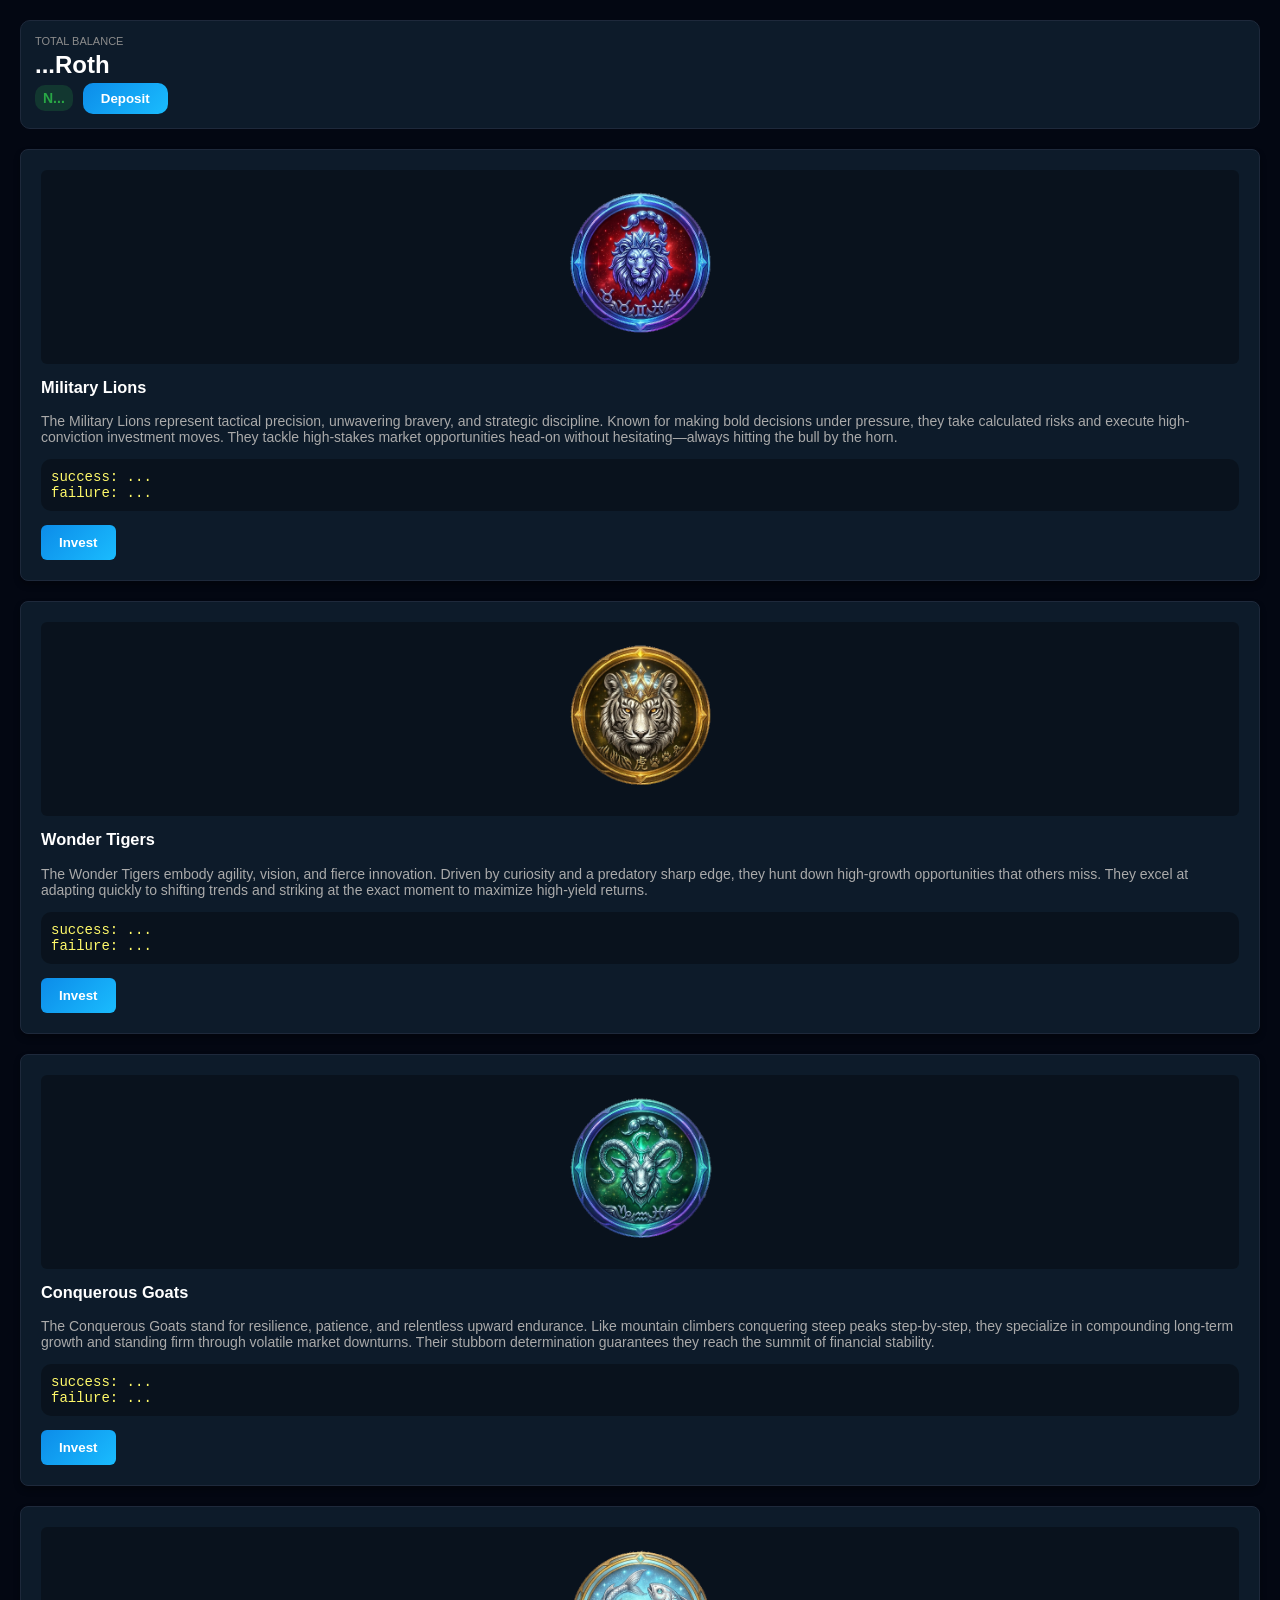
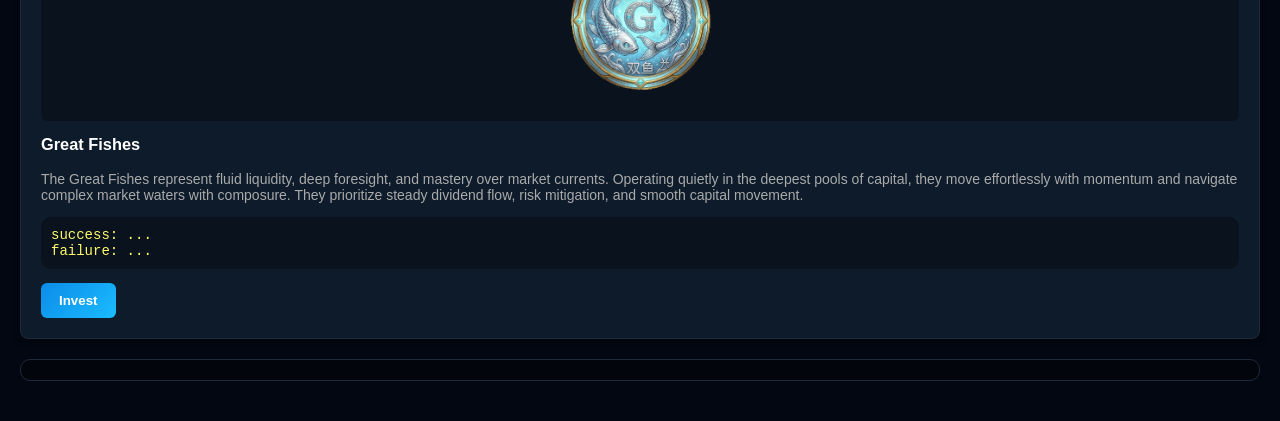
==== app/invest/index.html @ 84e4b597 "Add files via upload" ====
<!DOCTYPE html>
<html lang="en">
<head>
  <meta charset="UTF-8">
  <meta name="viewport" content="width=device-width, initial-scale=1.0">
  <title>invest</title>
  <link rel="stylesheet" href="style.css">
  <script src="https://js.paystack.co/v2/inline.js"></script>
</head>
<body>
<div id="idilp"><div class="card" id="ibhbz"><div id="izqca">Total Balance</div><div id="roth">...Roth</div><span id="naira">N...</span><button type="button" id="deposit">Deposit</button></div><div id="i0ot-2" class="card"><div id="im0uu-2"><img id="ifqom-3" src="images/image_1.png"><p></p></div><div id="i4dyx"><p></p></div><div id="ij96z"><p></p><h3 id="iz1h-3" class="title">Military Lions</h3><p id="iofk-3" class="text">The Military Lions represent tactical precision,<span> unwavering bravery,</span> and strategic discipline. Known for making bold decisions under pressure, they take calculated risks and execute high-conviction investment moves. They tackle high-stakes market opportunities head-on without hesitating—always hitting the bull by the horn.</p><p id="ml-log" class="log">success: ...<br>failure: ...&nbsp;</p></div><button type="button" id="ml-inv">Invest</button></div><div id="i0ot-2-2" class="card"><div id="im0uu-2-2"><img id="ifqom-3-2" src="images/image_2.png"><p></p></div><div id="i4dyx-3"><p></p></div><h3 id="iz1h-3-2" class="title">Wonder Tigers</h3><div id="ij96z-3"><p></p><p id="iofk-3-2" class="text">The Wonder Tigers embody agility, vision, and fierce innovation. Driven by curiosity and a predatory sharp edge, they hunt down high-growth opportunities that others miss. They excel at adapting quickly to shifting trends and striking at the exact moment to maximize high-yield returns.</p><p id="wt-log" class="log">success: ...<br>failure: ...&nbsp;</p></div><button type="button" id="wt-inv">Invest</button></div><div id="i0ot-2-2-2" class="card"><div id="im0uu-2-2-2"><img id="ifqom-3-2-2" src="images/image_3.png"><p></p></div><div id="i4dyx-3-2"><p></p></div><h3 id="iz1h-3-2-2" class="title">Conquerous Goats</h3><div id="ij96z-3-2"><p></p><p id="iofk-3-2-2" class="text">The Conquerous Goats stand for resilience, patience, and relentless upward endurance. Like mountain climbers conquering steep peaks step-by-step, they specialize in compounding long-term growth and standing firm through volatile market downturns. Their stubborn determination guarantees they reach the summit of financial stability.</p><p id="cg-log" class="log">success: ...<br>failure: ...&nbsp;</p></div><button type="button" id="cg-inv">Invest</button></div><div id="i0ot-2-2-2-2" class="card"><div id="im0uu-2-2-2-2"><img id="ifqom-3-2-2-2" src="images/image_4.png"><p></p></div><div id="i4dyx-3-2-2"><p></p></div><h3 id="iz1h-3-2-2-2" class="title">Great Fishes</h3><div id="ij96z-3-2-2"><p></p><p class="text">The Great Fishes represent fluid liquidity, deep foresight, and mastery over market currents. Operating quietly in the deepest pools of capital, they move effortlessly with momentum and navigate complex market waters with composure. They prioritize steady dividend flow, risk mitigation, and smooth capital movement.</p><p id="gf-log" class="log">success: ...<br>failure: ...&nbsp;</p></div><button type="button" id="gf-inv">Invest</button></div>
<div class="card log" id="my-inv" style="max-height: 250px; overflow: auto;"></div>
</div>
<script type="importmap">
  {
      "imports": {
          "jquery": "../../scripts/jquery-4.module.js"
      }
  }
</script>
<script type="module" src="script.js"></script>
</body>
</html>
---- app/invest/style.css ----
* { box-sizing: border-box; } body {margin: 0;}*{box-sizing:border-box;}body{margin-top:0px;margin-right:0px;margin-bottom:0px;margin-left:0px;}body {background-color:rgb(3, 7, 18);}#iz1h-3{margin-top:0px;color:rgb(255, 255, 255);}#iofk-3{color:rgb(170, 170, 170);font-size:14px;}#i0ot-2{padding-top:20px;padding-right:20px;padding-bottom:20px;padding-left:20px;border-top-left-radius:8px;border-top-right-radius:8px;border-bottom-right-radius:8px;border-bottom-left-radius:8px;box-shadow:rgba(0, 0, 0, 0.3) 0px 4px 6px;}.card{background-color:rgb(13, 27, 42);margin-top:0px;margin-right:0px;margin-bottom:20px;margin-left:0px;border:1px solid #1e293b;}#idilp{padding-top:20px;padding-right:20px;padding-bottom:20px;padding-left:20px;min-height:60px;border-top-left-radius:6px;border-top-right-radius:6px;border-bottom-right-radius:6px;border-bottom-left-radius:6px;font-size:14px;font-family:Arial, Helvetica, sans-serif;}.text{color:rgb(170, 170, 170);}.title{color:rgb(255, 255, 255);}#im0uu-2{padding-top:20px;padding-right:20px;padding-bottom:10px;padding-left:20px;min-height:60px;border-top-left-radius:6px;border-top-right-radius:6px;border-bottom-right-radius:6px;border-bottom-left-radius:6px;text-align:center;background-color:rgba(0, 0, 0, 0.32);background-repeat-x:repeat;background-repeat-y:repeat;background-position-x:0%;background-position-y:0%;}#ifqom-3{color:black;width:147px;height:147px;text-align:center;}#ml-inv{background-image:linear-gradient(135deg, rgb(12, 140, 233) 0%, rgb(26, 188, 254) 100%);background-position-x:initial;background-position-y:initial;background-size:initial;background-repeat-x:initial;background-repeat-y:initial;background-attachment:initial;background-origin:initial;background-clip:initial;background-color:initial;color:rgb(255, 255, 255);border-top-width:initial;border-right-width:initial;border-bottom-width:initial;border-left-width:initial;border-top-style:none;border-right-style:none;border-bottom-style:none;border-left-style:none;border-top-color:initial;border-right-color:initial;border-bottom-color:initial;border-left-color:initial;border-image-source:initial;border-image-slice:initial;border-image-width:initial;border-image-outset:initial;border-image-repeat:initial;padding-top:10px;padding-right:18px;padding-bottom:10px;padding-left:18px;border-top-left-radius:6px;border-top-right-radius:6px;border-bottom-right-radius:6px;border-bottom-left-radius:6px;font-weight:600;cursor:pointer;}.log{color:rgb(255, 249, 105);padding-top:10px;padding-right:10px;padding-bottom:10px;padding-left:10px;font-family:"Courier New", Courier, monospace;background-color:rgba(0, 0, 0, 0.32);border-top-left-radius:10px;border-top-right-radius:10px;border-bottom-right-radius:10px;border-bottom-left-radius:10px;}#ifqom-3-2{color:black;width:147px;height:147px;text-align:center;}#im0uu-2-2{padding-top:20px;padding-right:20px;padding-bottom:10px;padding-left:20px;min-height:60px;border-top-left-radius:6px;border-top-right-radius:6px;border-bottom-right-radius:6px;border-bottom-left-radius:6px;text-align:center;background-color:rgba(0, 0, 0, 0.32);background-repeat-x:repeat;background-repeat-y:repeat;background-position-x:0%;background-position-y:0%;}#iz1h-3-2{margin-top:0px;color:rgb(255, 255, 255);}#iofk-3-2{color:rgb(170, 170, 170);font-size:14px;}#wt-inv{background-image:linear-gradient(135deg, rgb(12, 140, 233) 0%, rgb(26, 188, 254) 100%);background-position-x:initial;background-position-y:initial;background-size:initial;background-repeat-x:initial;background-repeat-y:initial;background-attachment:initial;background-origin:initial;background-clip:initial;background-color:initial;color:rgb(255, 255, 255);border-top-width:initial;border-right-width:initial;border-bottom-width:initial;border-left-width:initial;border-top-style:none;border-right-style:none;border-bottom-style:none;border-left-style:none;border-top-color:initial;border-right-color:initial;border-bottom-color:initial;border-left-color:initial;border-image-source:initial;border-image-slice:initial;border-image-width:initial;border-image-outset:initial;border-image-repeat:initial;padding-top:10px;padding-right:18px;padding-bottom:10px;padding-left:18px;border-top-left-radius:6px;border-top-right-radius:6px;border-bottom-right-radius:6px;border-bottom-left-radius:6px;font-weight:600;cursor:pointer;}#i0ot-2-2{padding-top:20px;padding-right:20px;padding-bottom:20px;padding-left:20px;border-top-left-radius:8px;border-top-right-radius:8px;border-bottom-right-radius:8px;border-bottom-left-radius:8px;box-shadow:rgba(0, 0, 0, 0.3) 0px 4px 6px;}#ifqom-3-2-2{color:black;width:147px;height:147px;text-align:center;}#im0uu-2-2-2{padding-top:20px;padding-right:20px;padding-bottom:10px;padding-left:20px;min-height:60px;border-top-left-radius:6px;border-top-right-radius:6px;border-bottom-right-radius:6px;border-bottom-left-radius:6px;text-align:center;background-color:rgba(0, 0, 0, 0.32);background-repeat-x:repeat;background-repeat-y:repeat;background-position-x:0%;background-position-y:0%;}#iz1h-3-2-2{margin-top:0px;color:rgb(255, 255, 255);}#iofk-3-2-2{color:rgb(170, 170, 170);font-size:14px;}#cg-inv{background-image:linear-gradient(135deg, rgb(12, 140, 233) 0%, rgb(26, 188, 254) 100%);background-position-x:initial;background-position-y:initial;background-size:initial;background-repeat-x:initial;background-repeat-y:initial;background-attachment:initial;background-origin:initial;background-clip:initial;background-color:initial;color:rgb(255, 255, 255);border-top-width:initial;border-right-width:initial;border-bottom-width:initial;border-left-width:initial;border-top-style:none;border-right-style:none;border-bottom-style:none;border-left-style:none;border-top-color:initial;border-right-color:initial;border-bottom-color:initial;border-left-color:initial;border-image-source:initial;border-image-slice:initial;border-image-width:initial;border-image-outset:initial;border-image-repeat:initial;padding-top:10px;padding-right:18px;padding-bottom:10px;padding-left:18px;border-top-left-radius:6px;border-top-right-radius:6px;border-bottom-right-radius:6px;border-bottom-left-radius:6px;font-weight:600;cursor:pointer;}#i0ot-2-2-2{padding-top:20px;padding-right:20px;padding-bottom:20px;padding-left:20px;border-top-left-radius:8px;border-top-right-radius:8px;border-bottom-right-radius:8px;border-bottom-left-radius:8px;box-shadow:rgba(0, 0, 0, 0.3) 0px 4px 6px;}#ifqom-3-2-2-2{color:black;width:147px;height:147px;text-align:center;}#im0uu-2-2-2-2{padding-top:20px;padding-right:20px;padding-bottom:10px;padding-left:20px;min-height:60px;border-top-left-radius:6px;border-top-right-radius:6px;border-bottom-right-radius:6px;border-bottom-left-radius:6px;text-align:center;background-color:rgba(0, 0, 0, 0.32);background-repeat-x:repeat;background-repeat-y:repeat;background-position-x:0%;background-position-y:0%;}#iz1h-3-2-2-2{margin-top:0px;color:rgb(255, 255, 255);}#gf-log{font-size:14px;}#gf-inv{background-image:linear-gradient(135deg, rgb(12, 140, 233) 0%, rgb(26, 188, 254) 100%);background-position-x:initial;background-position-y:initial;background-size:initial;background-repeat-x:initial;background-repeat-y:initial;background-attachment:initial;background-origin:initial;background-clip:initial;background-color:initial;color:rgb(255, 255, 255);border-top-width:initial;border-right-width:initial;border-bottom-width:initial;border-left-width:initial;border-top-style:none;border-right-style:none;border-bottom-style:none;border-left-style:none;border-top-color:initial;border-right-color:initial;border-bottom-color:initial;border-left-color:initial;border-image-source:initial;border-image-slice:initial;border-image-width:initial;border-image-outset:initial;border-image-repeat:initial;padding-top:10px;padding-right:18px;padding-bottom:10px;padding-left:18px;border-top-left-radius:6px;border-top-right-radius:6px;border-bottom-right-radius:6px;border-bottom-left-radius:6px;font-weight:600;cursor:pointer;}#i0ot-2-2-2-2{padding-top:20px;padding-right:20px;padding-bottom:20px;padding-left:20px;border-top-left-radius:8px;border-top-right-radius:8px;border-bottom-right-radius:8px;border-bottom-left-radius:8px;box-shadow:rgba(0, 0, 0, 0.3) 0px 4px 6px;}#izqca{color:#8c8c8c;font-size:11px;text-transform:uppercase;}#roth{font-size:24px;font-weight:700;margin:4px 0;}#naira{background:rgba(40,167,69,0.2);color:#28a745;padding:5px 8px 5px 8px;border-radius:10px;font-size:14px;font-weight:600;}#ibhbz{border-radius:10px;padding:14px;color:#fff;width:100%;box-sizing:border-box;}#deposit{background-image:linear-gradient(135deg, rgb(12, 140, 233) 0%, rgb(26, 188, 254) 100%);background-position-x:initial;background-position-y:initial;background-size:initial;background-repeat-x:initial;background-repeat-y:initial;background-attachment:initial;background-origin:initial;background-clip:initial;background-color:initial;color:rgb(255, 255, 255);border-top-width:initial;border-right-width:initial;border-bottom-width:initial;border-left-width:initial;border-top-style:none;border-right-style:none;border-bottom-style:none;border-left-style:none;border-top-color:initial;border-right-color:initial;border-bottom-color:initial;border-left-color:initial;border-image-source:initial;border-image-slice:initial;border-image-width:initial;border-image-outset:initial;border-image-repeat:initial;font-weight:600;cursor:pointer;border-radius:10px 10px 10px 10px;margin:0 0 0 10px;padding:8px 18px 8px 18px;}
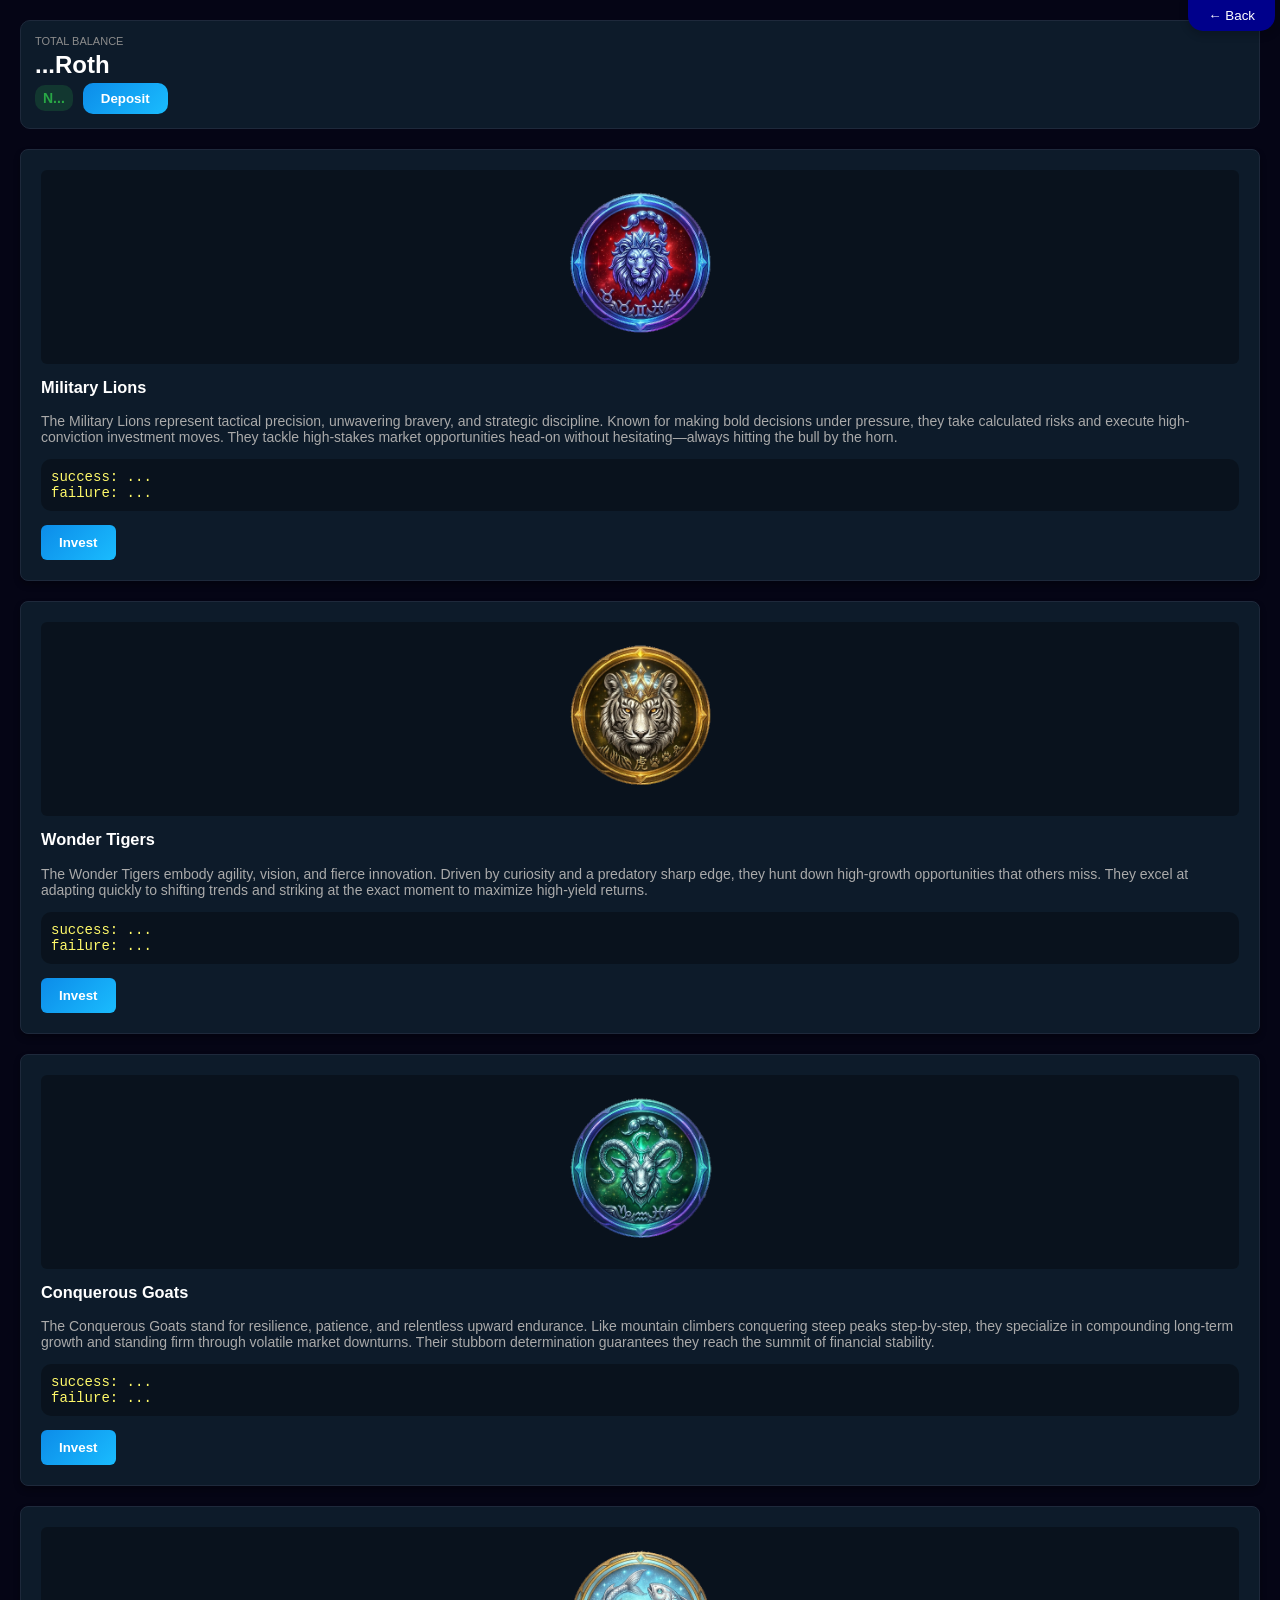
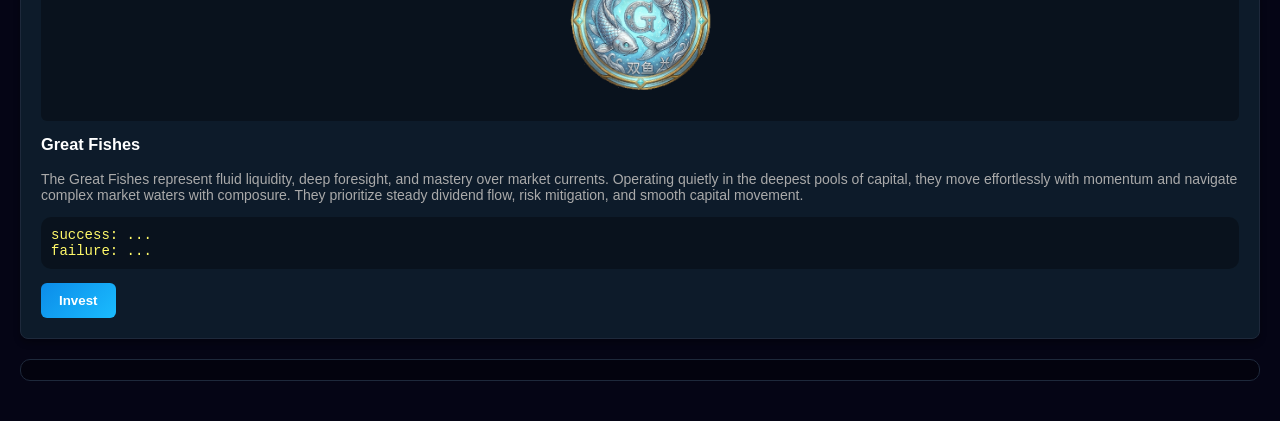
==== commit 6a847f55: "Add files via upload" ====
--- a/app/invest/index.html
+++ b/app/invest/index.html
@@ -5,9 +5,11 @@
   <meta name="viewport" content="width=device-width, initial-scale=1.0">
   <title>invest</title>
   <link rel="stylesheet" href="style.css">
+  <link rel="stylesheet" href="../../css/app.css">
   <script src="https://js.paystack.co/v2/inline.js"></script>
 </head>
 <body>
+  <button id="loc-helper" onclick="history.back()">&LeftArrow; Back</button>
 <div id="idilp"><div class="card" id="ibhbz"><div id="izqca">Total Balance</div><div id="roth">...Roth</div><span id="naira">N...</span><button type="button" id="deposit">Deposit</button></div><div id="i0ot-2" class="card"><div id="im0uu-2"><img id="ifqom-3" src="images/image_1.png"><p></p></div><div id="i4dyx"><p></p></div><div id="ij96z"><p></p><h3 id="iz1h-3" class="title">Military Lions</h3><p id="iofk-3" class="text">The Military Lions represent tactical precision,<span> unwavering bravery,</span> and strategic discipline. Known for making bold decisions under pressure, they take calculated risks and execute high-conviction investment moves. They tackle high-stakes market opportunities head-on without hesitating—always hitting the bull by the horn.</p><p id="ml-log" class="log">success: ...<br>failure: ...&nbsp;</p></div><button type="button" id="ml-inv">Invest</button></div><div id="i0ot-2-2" class="card"><div id="im0uu-2-2"><img id="ifqom-3-2" src="images/image_2.png"><p></p></div><div id="i4dyx-3"><p></p></div><h3 id="iz1h-3-2" class="title">Wonder Tigers</h3><div id="ij96z-3"><p></p><p id="iofk-3-2" class="text">The Wonder Tigers embody agility, vision, and fierce innovation. Driven by curiosity and a predatory sharp edge, they hunt down high-growth opportunities that others miss. They excel at adapting quickly to shifting trends and striking at the exact moment to maximize high-yield returns.</p><p id="wt-log" class="log">success: ...<br>failure: ...&nbsp;</p></div><button type="button" id="wt-inv">Invest</button></div><div id="i0ot-2-2-2" class="card"><div id="im0uu-2-2-2"><img id="ifqom-3-2-2" src="images/image_3.png"><p></p></div><div id="i4dyx-3-2"><p></p></div><h3 id="iz1h-3-2-2" class="title">Conquerous Goats</h3><div id="ij96z-3-2"><p></p><p id="iofk-3-2-2" class="text">The Conquerous Goats stand for resilience, patience, and relentless upward endurance. Like mountain climbers conquering steep peaks step-by-step, they specialize in compounding long-term growth and standing firm through volatile market downturns. Their stubborn determination guarantees they reach the summit of financial stability.</p><p id="cg-log" class="log">success: ...<br>failure: ...&nbsp;</p></div><button type="button" id="cg-inv">Invest</button></div><div id="i0ot-2-2-2-2" class="card"><div id="im0uu-2-2-2-2"><img id="ifqom-3-2-2-2" src="images/image_4.png"><p></p></div><div id="i4dyx-3-2-2"><p></p></div><h3 id="iz1h-3-2-2-2" class="title">Great Fishes</h3><div id="ij96z-3-2-2"><p></p><p class="text">The Great Fishes represent fluid liquidity, deep foresight, and mastery over market currents. Operating quietly in the deepest pools of capital, they move effortlessly with momentum and navigate complex market waters with composure. They prioritize steady dividend flow, risk mitigation, and smooth capital movement.</p><p id="gf-log" class="log">success: ...<br>failure: ...&nbsp;</p></div><button type="button" id="gf-inv">Invest</button></div>
 <div class="card log" id="my-inv" style="max-height: 250px; overflow: auto;"></div>
 </div>
--- a/css/app.css
+++ b/css/app.css
@@ -0,0 +1,301 @@
+body {
+  font-family: 'Segoe UI', Tahoma, Geneva, Verdana, sans-serif;
+  background-color: #050515;
+  color: #ffffff;
+  height: 100vh;
+}
+
+.help {
+  background-color: rgba(0, 0, 0, 0.472);
+  padding: 5px 15px;
+  border-radius: 10px;
+  border: 1px solid rgba(0, 0, 255, 0.527);
+  transition: 0.5s;
+}
+
+.help p {
+  background-color: royalblue;
+  color: white;
+  border-radius: 10px;
+}
+
+.help:active {
+  transform: scale(1.2,1.2);
+}
+
+.app {
+    border: none;
+    background-color: transparent;
+    margin: 0;
+    transition: 0.5s;
+    border-radius: 10px;
+}
+
+.app label {
+    font-family: 'Segoe UI', Tahoma, Geneva, Verdana, sans-serif;
+    color: white;
+    text-shadow: 
+        -1px -1px 3px blue,
+        1px 1px 3px blueviolet;
+    text-transform: capitalize;
+    width: 100%;
+}
+
+.app:active {
+    background-color: rgba(0, 0, 0, 0.829);
+}
+
+.padd {
+    width: 100%;
+    height: 165px;
+    display: flex;
+    align-items: center;
+    justify-content: center;
+}
+
+#roth-val {
+    font-size: 18px;
+    font-weight: bold;
+    text-align: center;
+    margin: 2px;
+    padding: 0;
+    color: #ffffffbf;
+    text-shadow: none;
+    margin: 3px 0px;
+}
+
+
+
+#loc-helper {
+  background-color: darkblue;
+  position: absolute;
+  top: 0;
+  border-bottom-right-radius: 15px;
+  border-bottom-left-radius: 15px;
+  border: none;
+  padding: 8px 20px;
+  color: white;
+  right: 5px;
+  box-shadow: 1px 2px 7px 3px rgba(0, 0, 0, 0.164);
+  transition: 0.3s;
+}
+#loc-helper:active {
+  background-color: cadetblue;
+}
+
+
+#roth-bal {
+    font-family: 'Segoe UI', Tahoma, Geneva, Verdana, sans-serif;
+    color: white;
+    text-shadow: 0 0 1px black;
+    width: 90%;
+    height: 90%;
+    max-width: 500px;
+    background-color: rgba(0, 75, 227, 33%);
+    border-radius: 20px;
+    box-shadow: 1px 2px 3px rgba(0, 0, 0, 0.308);
+}
+
+.out {
+    display: flex;
+    margin-bottom: 10px;
+}
+
+.out div {
+    background-color: rgba(0, 0, 0, 0.377);
+    border-radius: 7px;
+    width: 80%;
+    padding: 2px 10px;
+    margin-left: 5px;
+    overflow: hidden;
+    text-overflow: ellipsis;
+}
+
+.depo {
+    padding: 5px 20px;
+    border-radius: 10px;
+    border: none;
+    background-color: #00003c;
+    box-shadow: inset -1px  -1px 5px 2px rgba(0, 0, 0, 0.308);
+    color: rgb(220, 220, 255);
+}
+.depo:active {
+    box-shadow: inset 1px 1px 2px 2px rgba(0, 0, 0, 0.308);
+    color: silver;
+    filter: brightness(110%);
+}
+
+.inst {
+   padding: 10px;
+}
+
+#instruct {
+    background-color: rgba(0, 0, 0, 0.308);
+    font-size: 14px;
+    color: royalblue;
+    border: 1px solid royalblue;
+    border-radius: 20px;
+}
+
+.drop-btn {
+    background-color: royalblue;
+    border: none;
+    padding: 4px 10px;
+    border-radius: 10px;
+    color: black;
+}
+.drop-btn:active {
+    background-color: skyblue;
+}
+
+
+.loader-overlay * {
+    box-sizing: border-box;
+    margin: 0;
+    padding: 0;
+  }
+
+  /* Full-screen Loader Overlay */
+  .loader-overlay {
+    position: fixed;
+    top: 0;
+    left: 0;
+    width: 100%;
+    height: 100%;
+    background: radial-gradient(circle at center, #00008b 0%, #030319 70%, #000000 100%);
+    display: flex;
+    flex-direction: column;
+    justify-content: center;
+    align-items: center;
+    z-index: 9999;
+  }
+
+  /* Outer Orbit Ring */
+  .mining-container {
+    position: relative;
+    width: 160px;
+    height: 160px;
+    display: flex;
+    justify-content: center;
+    align-items: center;
+  }
+
+  .orbit-ring {
+    position: absolute;
+    width: 100%;
+    height: 100%;
+    border: 3px solid transparent;
+    border-top-color: #8a2be2;
+    border-bottom-color: #0000ff;
+    border-radius: 50%;
+    animation: spin 2s linear infinite;
+    box-shadow: 0 0 15px rgba(138, 43, 226, 0.4);
+  }
+
+  /* Center Pickaxe Icon Construction */
+  .pickaxe-wrapper {
+    position: relative;
+    width: 60px;
+    height: 60px;
+    animation: pulse-mine 1.2s ease-in-out infinite alternate;
+  }
+
+  .pickaxe-head {
+    position: absolute;
+    top: 10px;
+    left: 5px;
+    width: 50px;
+    height: 12px;
+    border-radius: 50% 50% 0 0;
+    background: linear-gradient(90deg, #0000ff, #8a2be2);
+    transform: rotate(-45deg);
+    box-shadow: 0 0 10px #8a2be2;
+  }
+
+  .pickaxe-handle {
+    position: absolute;
+    top: 22px;
+    left: 28px;
+    width: 6px;
+    height: 40px;
+    background: #00008b;
+    border: 1px solid #8a2be2;
+    border-radius: 3px;
+    transform: rotate(-45deg);
+    transform-origin: top center;
+  }
+
+  /* Animated Spark Effects */
+  .spark {
+    position: absolute;
+    width: 6px;
+    height: 6px;
+    background-color: #0000ff;
+    border-radius: 50%;
+    opacity: 0;
+    box-shadow: 0 0 8px #8a2be2;
+  }
+
+  .spark-1 {
+    top: 20%;
+    left: 20%;
+    animation: flash-spark 1.2s ease-in-out infinite;
+  }
+
+  .spark-2 {
+    top: 20%;
+    right: 20%;
+    animation: flash-spark 1.2s ease-in-out 0.4s infinite;
+  }
+
+  /* Text & Progress Styling */
+  .loading-text {
+    margin-top: 30px;
+    font-size: 1.2rem;
+    font-weight: 600;
+    letter-spacing: 2px;
+    text-transform: uppercase;
+    color: #ffffff;
+    text-shadow: 0 0 10px #0000ff;
+  }
+
+  .progress-bar-container {
+    width: 200px;
+    height: 6px;
+    background-color: #00008b;
+    border-radius: 3px;
+    margin-top: 15px;
+    overflow: hidden;
+    border: 1px solid rgba(138, 43, 226, 0.5);
+  }
+
+  .progress-bar {
+    width: 0%;
+    height: 100%;
+    background: linear-gradient(90deg, #0000ff, #8a2be2);
+    box-shadow: 0 0 8px #8a2be2;
+    animation: fill-bar 3s ease-in-out infinite;
+  }
+
+  /* Keyframe Animations */
+  @keyframes spin {
+    0% { transform: rotate(0deg); }
+    100% { transform: rotate(360deg); }
+  }
+
+  @keyframes pulse-mine {
+    0% { transform: rotate(0deg) scale(0.95); }
+    50% { transform: rotate(-15deg) scale(1.05); }
+    100% { transform: rotate(10deg) scale(0.95); }
+  }
+
+  @keyframes flash-spark {
+    0%, 100% { opacity: 0; transform: scale(0); }
+    50% { opacity: 1; transform: scale(1.8); }
+  }
+
+  @keyframes fill-bar {
+    0% { width: 0%; }
+    50% { width: 70%; }
+    100% { width: 100%; }
+  }
